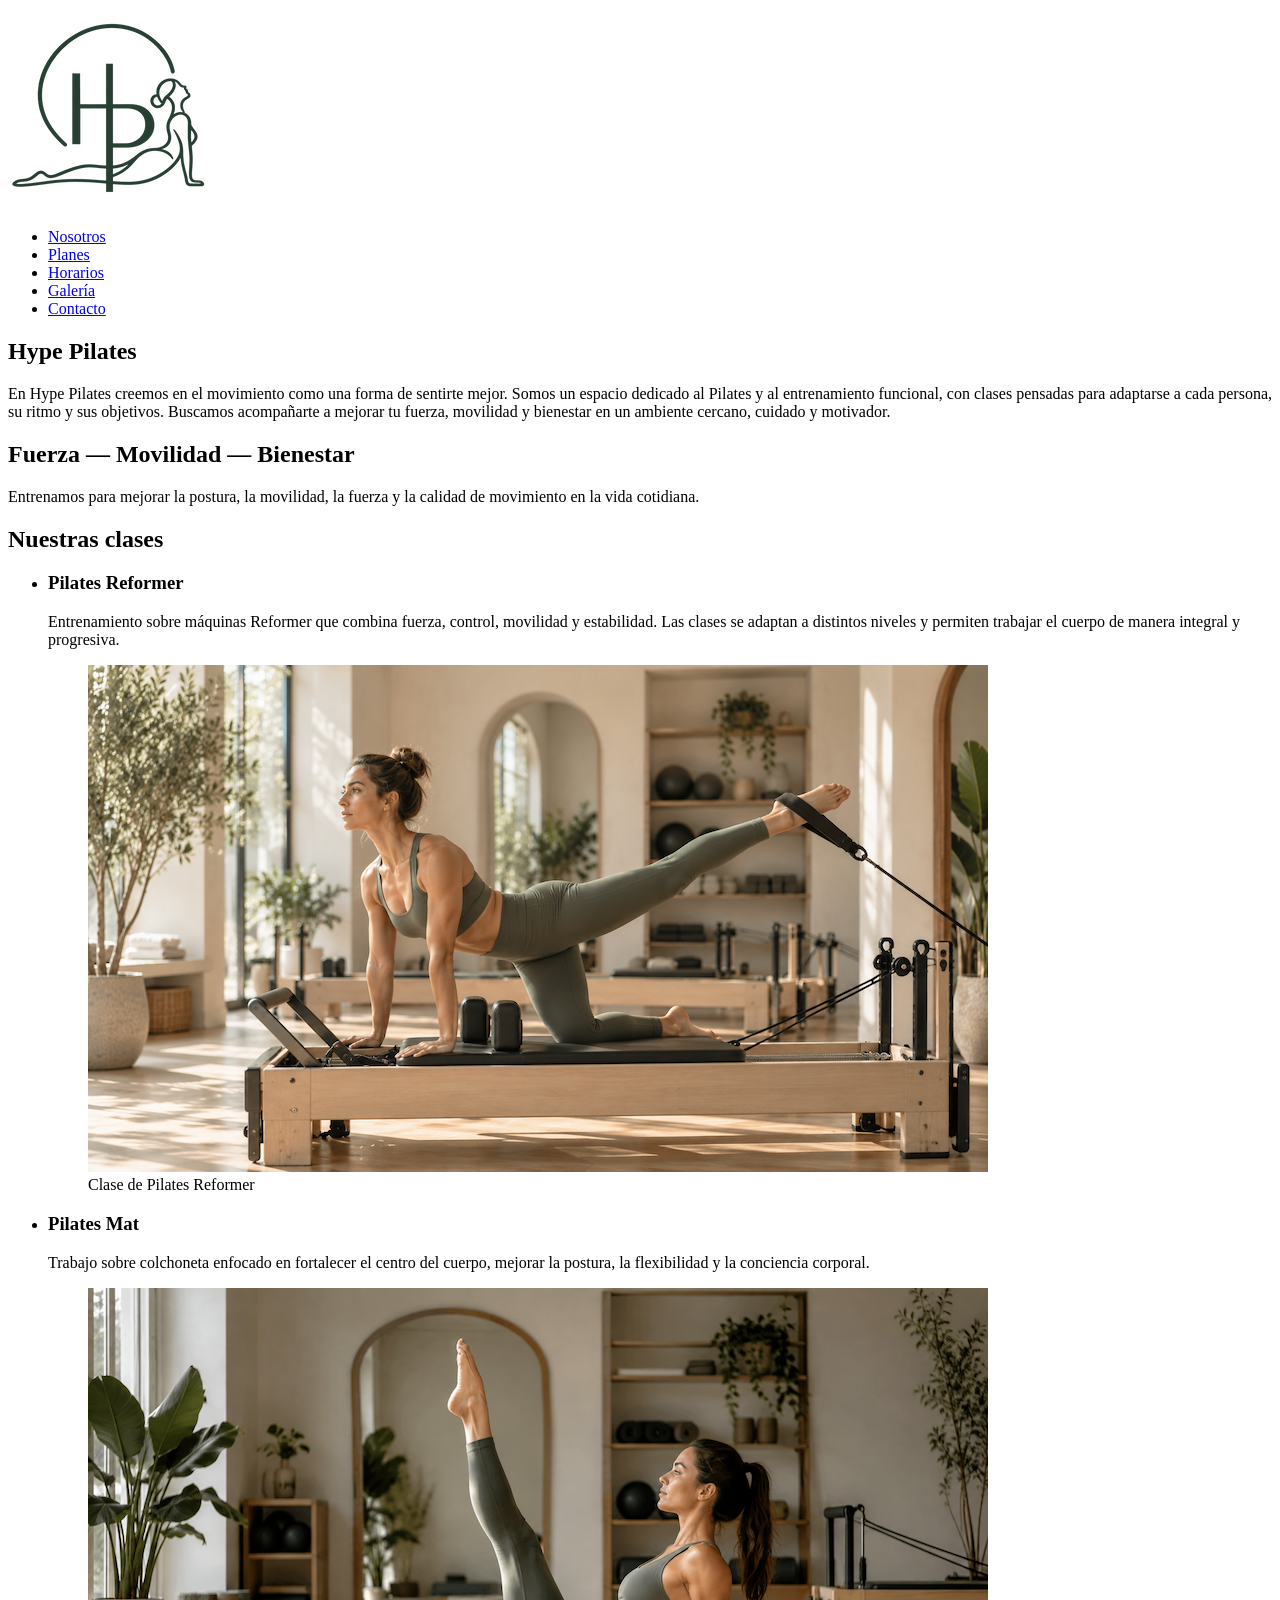
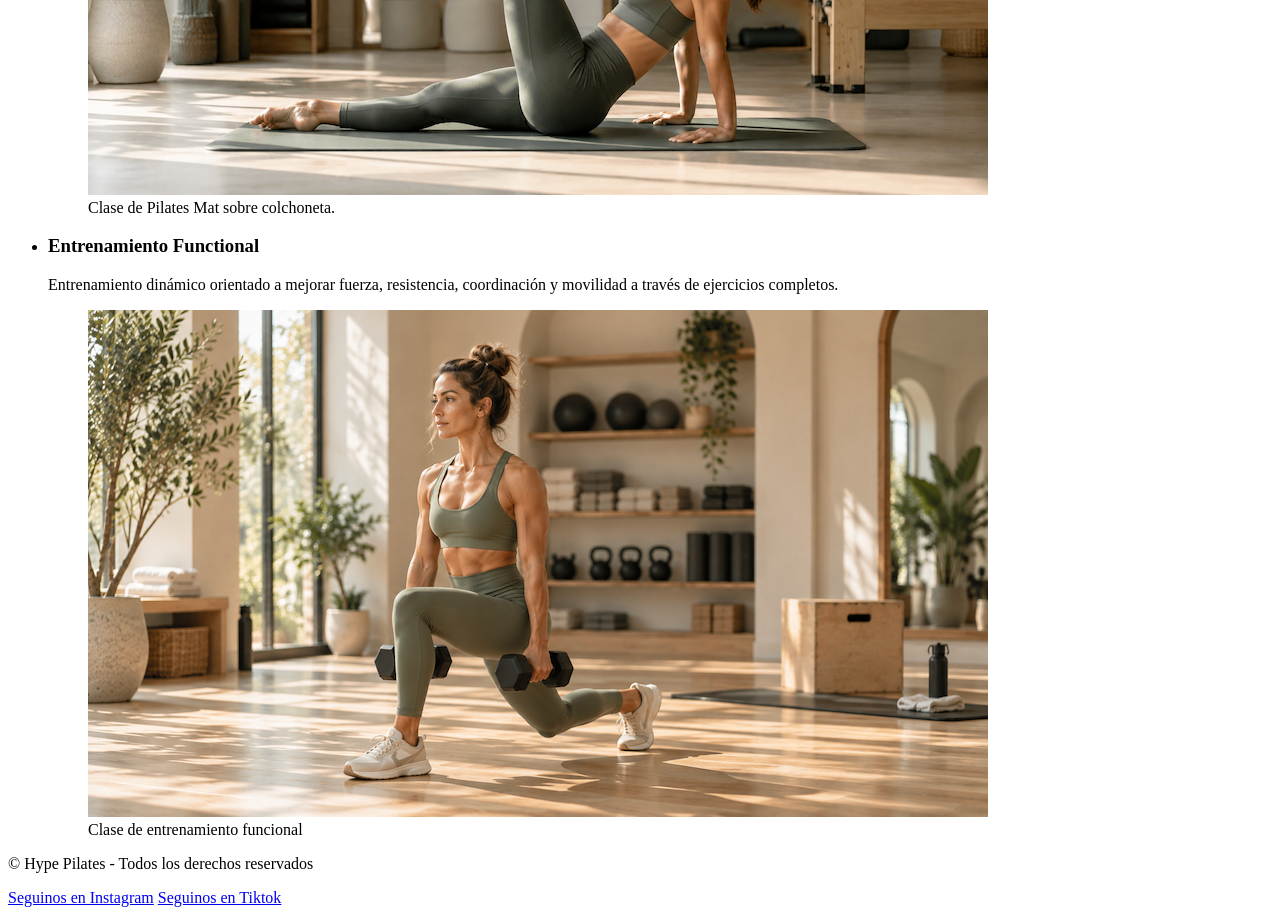
==== HypePilates/index.html @ 281a5e96 "Add files via upload" ====
<!DOCTYPE html>
<html lang="es">
<head>
    <meta charset="UTF-8">
    <meta name="viewport" content="width=device-width, initial-scale=1.0">
    <title>Hype Pilates</title>
</head>
<body>   
    <header>
        <img src="logo.png" alt="Logo de Hype Pilates">
            <nav>
                <ul>
                    <li><a href="#nosotros">Nosotros</a></li>
                    <li><a href="pages/planes.html">Planes</a></li>
                    <li><a href="pages/horarios.html">Horarios</a></li>
                    <li><a href="pages/galeria.html">Galería</a></li>
                    <li><a href="pages/contacto.html">Contacto</a></li>
                </ul>
            </nav>
    </header>

<main>
    <section id="nosotros">
        <h1>Hype Pilates</h1>
        <p>En Hype Pilates creemos en el movimiento como una forma de sentirte mejor. Somos un espacio dedicado al Pilates y al entrenamiento funcional, con clases pensadas para adaptarse a cada persona, su ritmo y sus objetivos. Buscamos acompañarte a mejorar tu fuerza, movilidad y bienestar en un ambiente cercano, cuidado y motivador.</p>
    </section>
    <section id="objetivos">
            <h2>Fuerza — Movilidad — Bienestar</h2>
            <p>Entrenamos para mejorar la postura, la movilidad, la fuerza y la calidad de movimiento en la vida cotidiana.</p>
    </section>
    <section id="servicios">
        <h2>Nuestras clases</h2>

        <ul>
            <li>
                <article>
                    <h3>Pilates Reformer</h3>
                    <p>
                        Entrenamiento sobre máquinas Reformer que combina fuerza,
                        control, movilidad y estabilidad. Las clases se adaptan
                        a distintos niveles y permiten trabajar el cuerpo de manera
                        integral y progresiva.
                    </p>
                    <figure>
                        <img src="IMG/reformer.png" alt="Clase de Pilates Reformer">
                        <figcaption>Clase de Pilates Reformer</figcaption>
                    </figure>
                </article>
            </li>

            <li>
                <article>
                    <h3>Pilates Mat</h3>
                    <p>
                        Trabajo sobre colchoneta enfocado en fortalecer el centro
                        del cuerpo, mejorar la postura, la flexibilidad y la
                        conciencia corporal.
                    </p>
                    <figure>
                        <img src="IMG/mat.png" alt="Clase de Pilates Mat">
                        <figcaption>Clase de Pilates Mat sobre colchoneta.</figcaption>
                    </figure>
                </article>
            </li>

            <li>
                <article>
                    <h3>Entrenamiento Functional</h3>
                    <p>
                        Entrenamiento dinámico orientado a mejorar fuerza,
                        resistencia, coordinación y movilidad a través de
                        ejercicios completos.
                    </p>
                    <figure>
                        <img src="IMG/functional.png" alt="Entrenamiento funcional">
                        <figcaption>Clase de entrenamiento funcional</figcaption>
                    </figure>
                </article>
            </li>
        </ul>
    </section>
</main>

<footer>
        <p>&copy; Hype Pilates - Todos los derechos reservados</p>
        <a href="https://www.instagram.com/hypepilates" target="_blank">Seguinos en Instagram</a>
        <a href="https://www.tiktok.com/@hypepilates" target="_blank">Seguinos en Tiktok</a>
</footer>
</body>
</html>
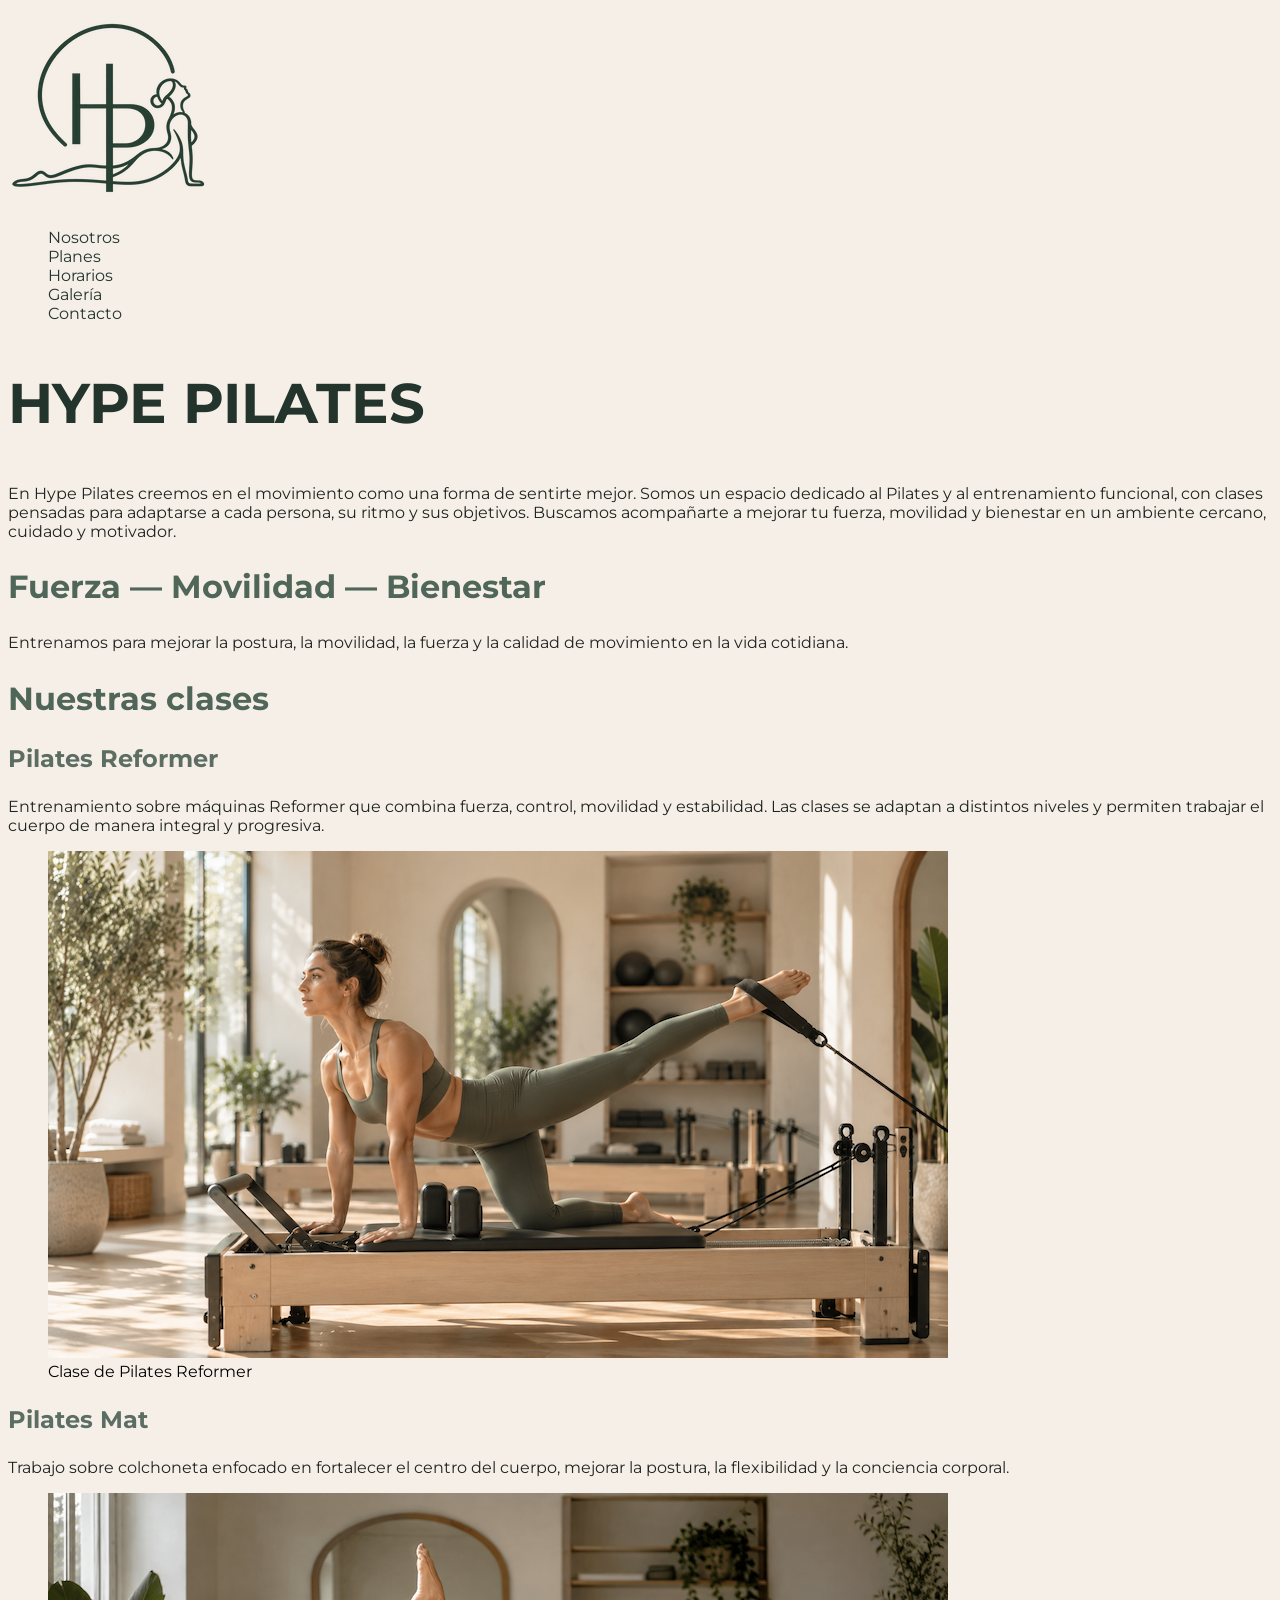
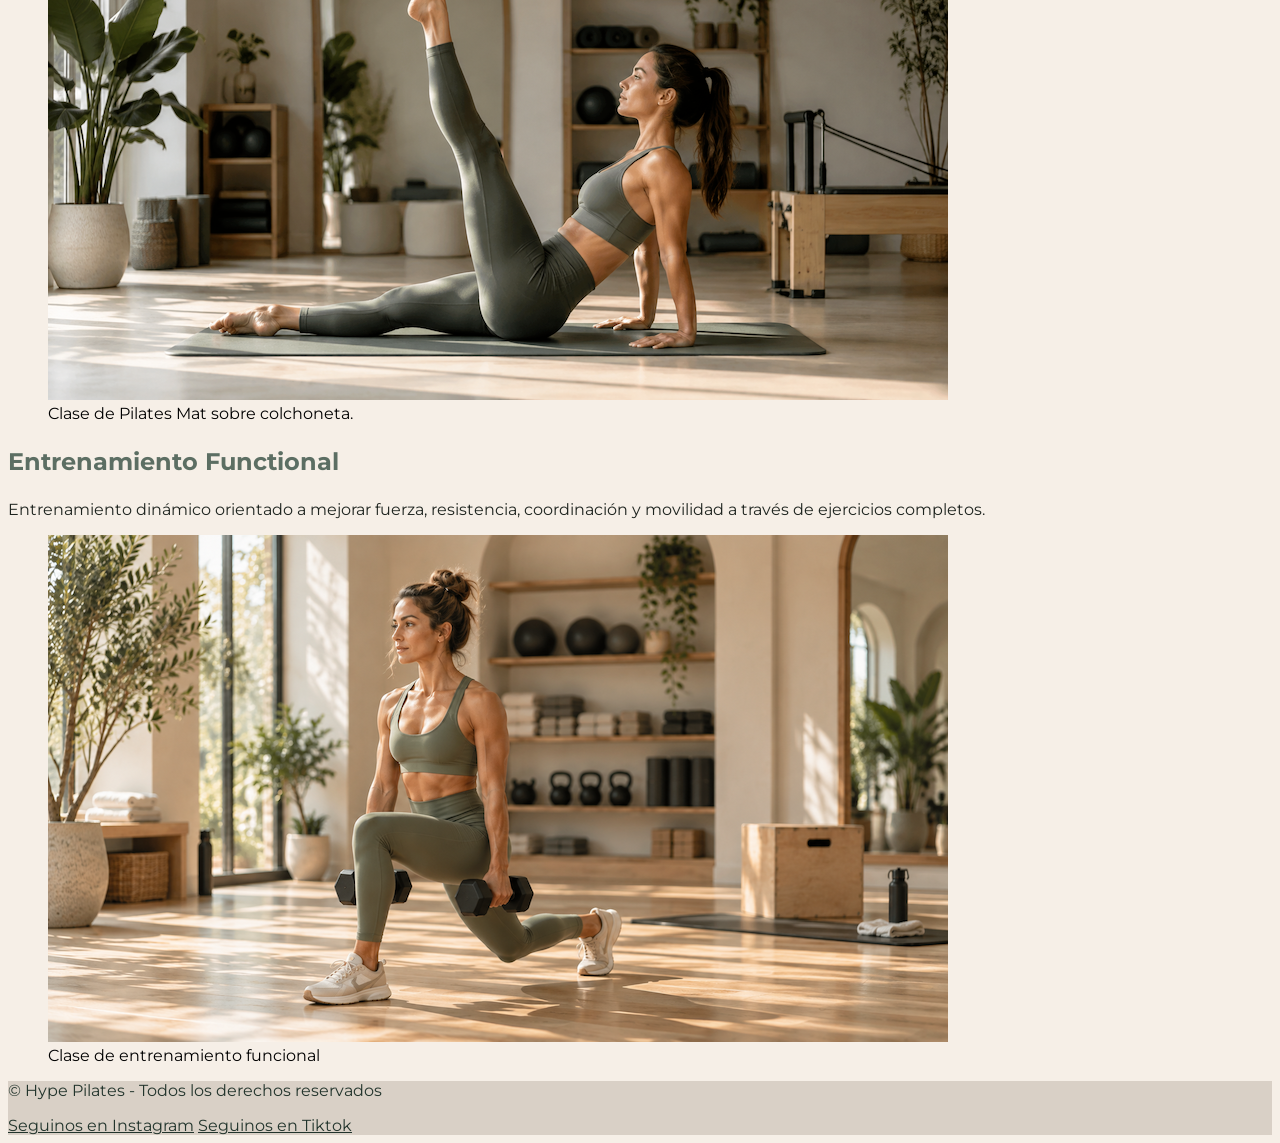
==== commit b9661f60: "Add files via upload" ====
--- a/HypePilates/index.html
+++ b/HypePilates/index.html
@@ -4,12 +4,13 @@
     <meta charset="UTF-8">
     <meta name="viewport" content="width=device-width, initial-scale=1.0">
     <title>Hype Pilates</title>
+    <link rel="stylesheet" href="./styles/styles.css">
 </head>
 <body>   
     <header>
-        <img src="logo.png" alt="Logo de Hype Pilates">
+        <img src="./assets/IMG/logo.png" alt="Logo de Hype Pilates">
             <nav>
-                <ul>
+                <ul class="header_nav-list"> 
                     <li><a href="#nosotros">Nosotros</a></li>
                     <li><a href="pages/planes.html">Planes</a></li>
                     <li><a href="pages/horarios.html">Horarios</a></li>
@@ -21,19 +22,16 @@
 
 <main>
     <section id="nosotros">
-        <h1>Hype Pilates</h1>
+        <h1>HYPE PILATES</h1>
         <p>En Hype Pilates creemos en el movimiento como una forma de sentirte mejor. Somos un espacio dedicado al Pilates y al entrenamiento funcional, con clases pensadas para adaptarse a cada persona, su ritmo y sus objetivos. Buscamos acompañarte a mejorar tu fuerza, movilidad y bienestar en un ambiente cercano, cuidado y motivador.</p>
     </section>
-    <section id="objetivos">
+    <section>
             <h2>Fuerza — Movilidad — Bienestar</h2>
             <p>Entrenamos para mejorar la postura, la movilidad, la fuerza y la calidad de movimiento en la vida cotidiana.</p>
     </section>
     <section id="servicios">
         <h2>Nuestras clases</h2>
-
-        <ul>
-            <li>
-                <article>
+            <article>
                     <h3>Pilates Reformer</h3>
                     <p>
                         Entrenamiento sobre máquinas Reformer que combina fuerza,
@@ -42,14 +40,12 @@
                         integral y progresiva.
                     </p>
                     <figure>
-                        <img src="IMG/reformer.png" alt="Clase de Pilates Reformer">
+                        <img src="./assets/IMG/reformer.png" alt="Clase de Pilates Reformer">
                         <figcaption>Clase de Pilates Reformer</figcaption>
                     </figure>
-                </article>
-            </li>
+            </article>
 
-            <li>
-                <article>
+            <article>
                     <h3>Pilates Mat</h3>
                     <p>
                         Trabajo sobre colchoneta enfocado en fortalecer el centro
@@ -57,14 +53,12 @@
                         conciencia corporal.
                     </p>
                     <figure>
-                        <img src="IMG/mat.png" alt="Clase de Pilates Mat">
+                        <img src="./assets/IMG/mat.png" alt="Clase de Pilates Mat">
                         <figcaption>Clase de Pilates Mat sobre colchoneta.</figcaption>
                     </figure>
-                </article>
-            </li>
+            </article>
 
-            <li>
-                <article>
+            <article>
                     <h3>Entrenamiento Functional</h3>
                     <p>
                         Entrenamiento dinámico orientado a mejorar fuerza,
@@ -72,12 +66,10 @@
                         ejercicios completos.
                     </p>
                     <figure>
-                        <img src="IMG/functional.png" alt="Entrenamiento funcional">
+                        <img src="./assets/IMG/functional.png" alt="Entrenamiento funcional">
                         <figcaption>Clase de entrenamiento funcional</figcaption>
                     </figure>
-                </article>
-            </li>
-        </ul>
+            </article>
     </section>
 </main>
 
--- a/HypePilates/styles/styles.css
+++ b/HypePilates/styles/styles.css
@@ -0,0 +1,47 @@
+@import url('https://fonts.googleapis.com/css2?family=Fira+Sans:ital,wght@0,100;0,200;0,300;0,400;0,500;0,600;0,700;0,800;0,900;1,100;1,200;1,300;1,400;1,500;1,600;1,700;1,800;1,900&family=Lato:ital,wght@0,100;0,300;0,400;0,700;0,900;1,100;1,300;1,400;1,700;1,900&family=Lexend:wght@100..900&family=Montserrat:ital,wght@0,100..900;1,100..900&family=Roboto:ital,wght@0,100..900;1,100..900&display=swap');
+
+
+body {
+    font-family: "Montserrat", sans-serif;
+    background-color: #f6efe7;
+}
+
+/* HEADER */
+.header_nav-list {
+    list-style: none;
+}
+.header_nav-list li a {
+    color: #22342c;
+    text-decoration: none;
+    font-size: 1rem;
+}
+
+/* NOSOTROS */
+h1 {
+    color: #22342c;
+    font-size: 3.5rem;
+    font-weight: 700;
+}
+
+h2 {
+    color: #4F6658;
+    font-size: 2rem;
+}
+
+h3 {
+    color: #5C6E63;
+    font-size: 1.5rem;
+}
+
+p {
+    color: #1E241F;
+}
+
+footer {
+    background-color: #D9D0C6;
+}
+
+footer p,
+footer a {
+    color: #22342C;
+}
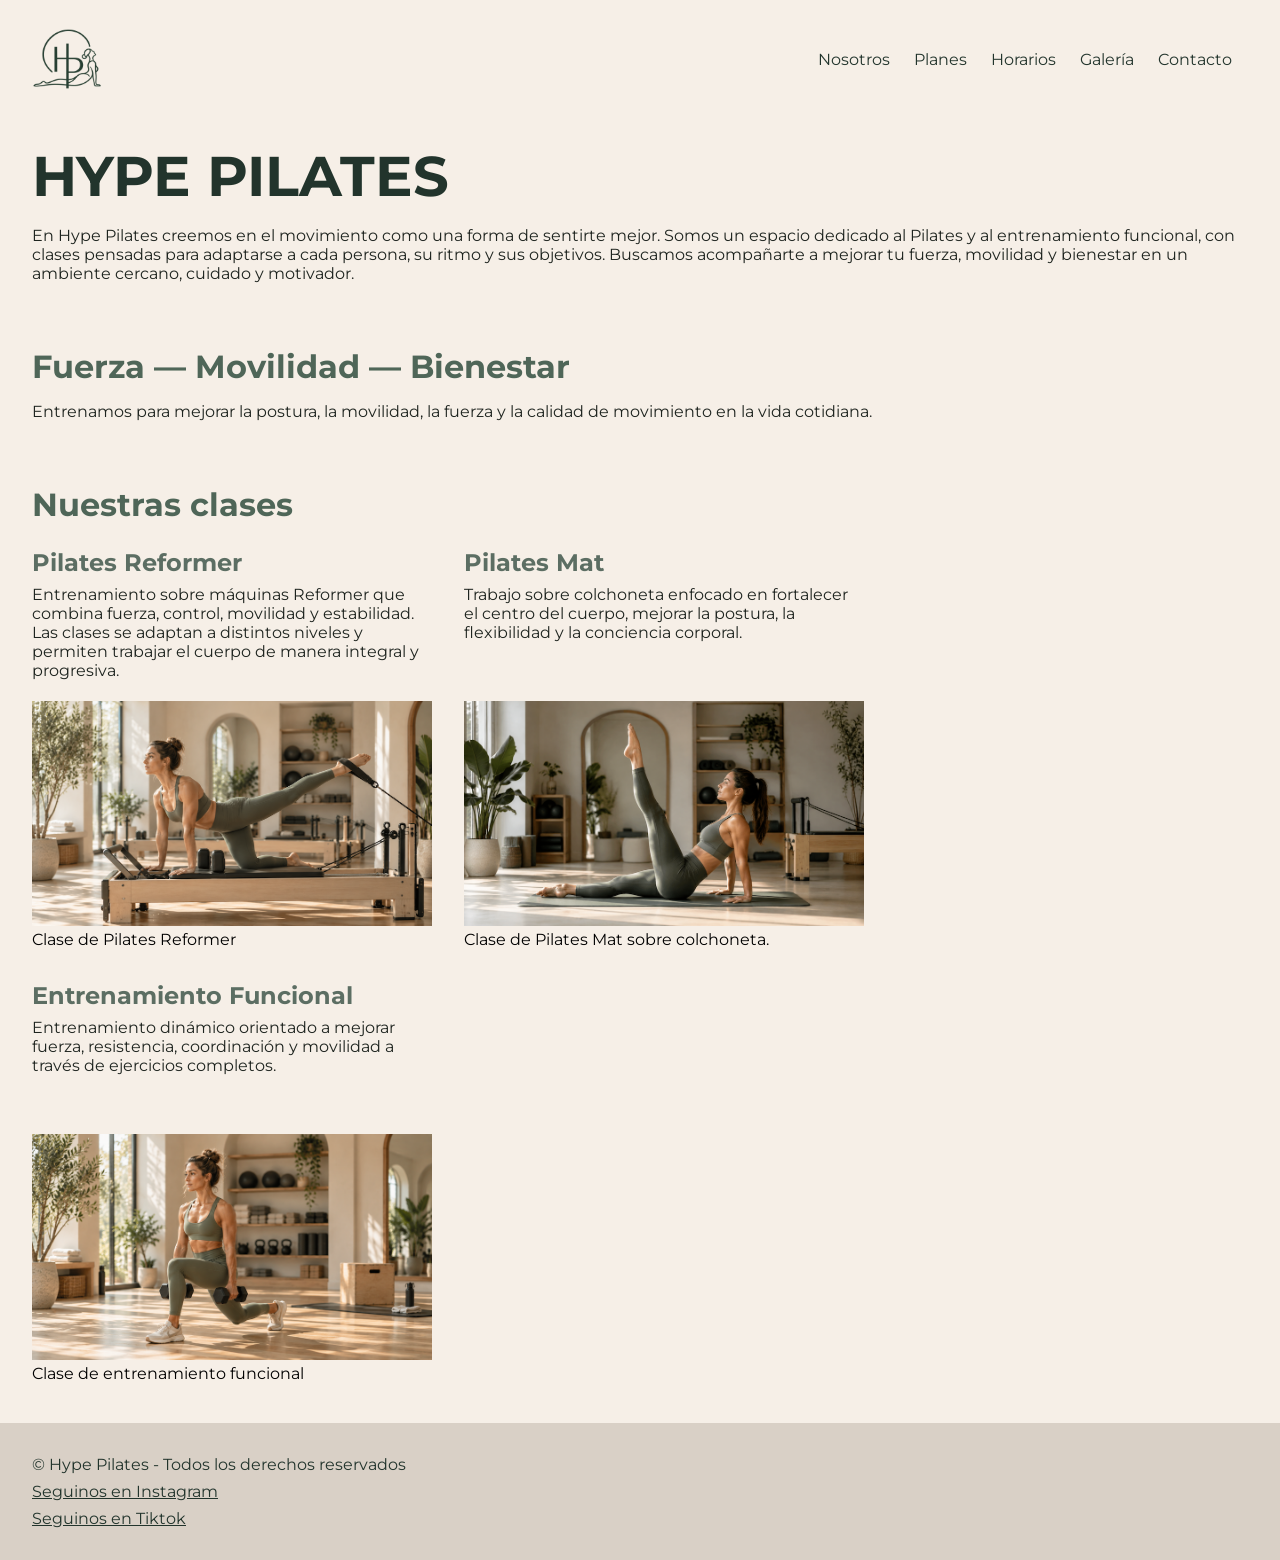
==== commit f208b1eb: "Add files via upload" ====
--- a/HypePilates/index.html
+++ b/HypePilates/index.html
@@ -7,9 +7,9 @@
     <link rel="stylesheet" href="./styles/styles.css">
 </head>
 <body>   
-    <header>
-        <img src="./assets/IMG/logo.png" alt="Logo de Hype Pilates">
-            <nav>
+    <header class="header">
+        <img src="./assets/IMG/logo.png" class="logo" alt="Logo de Hype Pilates">
+            <nav class="header_nav">
                 <ul class="header_nav-list"> 
                     <li><a href="#nosotros">Nosotros</a></li>
                     <li><a href="pages/planes.html">Planes</a></li>
@@ -21,59 +21,61 @@
     </header>
 
 <main>
-    <section id="nosotros">
+    <section class="nosotros" id="nosotros">
         <h1>HYPE PILATES</h1>
         <p>En Hype Pilates creemos en el movimiento como una forma de sentirte mejor. Somos un espacio dedicado al Pilates y al entrenamiento funcional, con clases pensadas para adaptarse a cada persona, su ritmo y sus objetivos. Buscamos acompañarte a mejorar tu fuerza, movilidad y bienestar en un ambiente cercano, cuidado y motivador.</p>
     </section>
-    <section>
+    <section class="objetivos" id="objetivos">
             <h2>Fuerza — Movilidad — Bienestar</h2>
             <p>Entrenamos para mejorar la postura, la movilidad, la fuerza y la calidad de movimiento en la vida cotidiana.</p>
     </section>
-    <section id="servicios">
-        <h2>Nuestras clases</h2>
-            <article>
-                    <h3>Pilates Reformer</h3>
-                    <p>
-                        Entrenamiento sobre máquinas Reformer que combina fuerza,
-                        control, movilidad y estabilidad. Las clases se adaptan
-                        a distintos niveles y permiten trabajar el cuerpo de manera
-                        integral y progresiva.
-                    </p>
-                    <figure>
-                        <img src="./assets/IMG/reformer.png" alt="Clase de Pilates Reformer">
-                        <figcaption>Clase de Pilates Reformer</figcaption>
-                    </figure>
-            </article>
-
-            <article>
-                    <h3>Pilates Mat</h3>
-                    <p>
-                        Trabajo sobre colchoneta enfocado en fortalecer el centro
-                        del cuerpo, mejorar la postura, la flexibilidad y la
-                        conciencia corporal.
-                    </p>
-                    <figure>
-                        <img src="./assets/IMG/mat.png" alt="Clase de Pilates Mat">
-                        <figcaption>Clase de Pilates Mat sobre colchoneta.</figcaption>
-                    </figure>
-            </article>
-
-            <article>
-                    <h3>Entrenamiento Functional</h3>
-                    <p>
+    <section class="servicios" id="servicios">
+        <article class="clases">
+            <h2>Nuestras clases</h2>
+            <div class="clases-content">
+                <div class="clases-item">
+                        <h3>Pilates Reformer</h3>
+                        <p class="clases-description">
+                            Entrenamiento sobre máquinas Reformer que combina fuerza,
+                            control, movilidad y estabilidad. Las clases se adaptan
+                            a distintos niveles y permiten trabajar el cuerpo de manera
+                            integral y progresiva.
+                        </p>
+                        <figure class="clases-figure"> 
+                            <img src="./assets/IMG/reformer.png" alt="Clase de Pilates Reformer">
+                            <figcaption>Clase de Pilates Reformer</figcaption>
+                        </figure>
+                    </div>
+                    <div class="clases-item">
+                        <h3>Pilates Mat</h3>
+                        <p class="clases-description">
+                            Trabajo sobre colchoneta enfocado en fortalecer el centro
+                            del cuerpo, mejorar la postura, la flexibilidad y la
+                            conciencia corporal.
+                        </p>
+                        <figure class="clases-figure">
+                            <img src="./assets/IMG/mat.png" alt="Clase de Pilates Mat">
+                            <figcaption>Clase de Pilates Mat sobre colchoneta.</figcaption>
+                        </figure>
+                    </div>
+                    <div class="clases-item">
+                    <h3>Entrenamiento Funcional</h3>
+                    <p class="clases-description">
                         Entrenamiento dinámico orientado a mejorar fuerza,
                         resistencia, coordinación y movilidad a través de
                         ejercicios completos.
                     </p>
-                    <figure>
+                    <figure class="clases-figure">
                         <img src="./assets/IMG/functional.png" alt="Entrenamiento funcional">
                         <figcaption>Clase de entrenamiento funcional</figcaption>
                     </figure>
-            </article>
+                    </div>
+            </div>
+        </article>
     </section>
 </main>
 
-<footer>
+<footer class="footer">
         <p>&copy; Hype Pilates - Todos los derechos reservados</p>
         <a href="https://www.instagram.com/hypepilates" target="_blank">Seguinos en Instagram</a>
         <a href="https://www.tiktok.com/@hypepilates" target="_blank">Seguinos en Tiktok</a>
--- a/HypePilates/styles/styles.css
+++ b/HypePilates/styles/styles.css
@@ -1,4 +1,10 @@
 @import url('https://fonts.googleapis.com/css2?family=Fira+Sans:ital,wght@0,100;0,200;0,300;0,400;0,500;0,600;0,700;0,800;0,900;1,100;1,200;1,300;1,400;1,500;1,600;1,700;1,800;1,900&family=Lato:ital,wght@0,100;0,300;0,400;0,700;0,900;1,100;1,300;1,400;1,700;1,900&family=Lexend:wght@100..900&family=Montserrat:ital,wght@0,100..900;1,100..900&family=Roboto:ital,wght@0,100..900;1,100..900&display=swap');
+
+* {
+    padding: 0;
+    margin: 0;
+    box-sizing: border-box;
+}
 
 
 body {
@@ -7,8 +13,24 @@
 }
 
 /* HEADER */
+.header {
+    padding: 1.5rem 2rem;
+    display: flex;
+    justify-content: space-between;
+    align-items: center;
+}
+
+.header_nav {
+    display: flex;
+    align-items: center;        
+    padding: 1rem;
+}
+
 .header_nav-list {
     list-style: none;
+    display: flex;
+    align-items: center;
+    gap: 1.5rem;
 }
 .header_nav-list li a {
     color: #22342c;
@@ -16,7 +38,48 @@
     font-size: 1rem;
 }
 
+.logo {
+    width: 70px;
+    height: auto;
+}
+
 /* NOSOTROS */
+.nosotros, .objetivos, .servicios {
+    display: flex;
+    flex-direction: column;     
+    gap: 1rem;
+    padding: 1.5rem 2rem;
+    margin-bottom: 1rem;
+}
+
+.clases {
+    display: flex;
+    flex-direction: column;
+    gap: 1.5rem;
+}
+
+.clases-content {
+    display: flex;
+    gap: 2rem;
+    flex-wrap: wrap;
+    align-items: center;
+}
+
+.clases-item {
+    max-width: 400px;
+}
+
+.clases-description {
+    margin-bottom: 1rem;
+    margin-top: 0.5rem;
+    height: 100px;
+}
+
+.clases-figure img{
+    width: 100%;
+    max-width: 400px;
+} 
+
 h1 {
     color: #22342c;
     font-size: 3.5rem;
@@ -37,11 +100,108 @@
     color: #1E241F;
 }
 
+/* PLANES */
+.planes {
+    display: flex;
+    flex-direction: column; 
+    gap: 1rem;
+    padding: 1.5rem 2rem;
+    margin-bottom: 1rem;
+}
+
+.planes-content {
+    display: flex;
+    flex-direction: column;
+    gap: 1rem;
+    flex-wrap: wrap;
+}
+
+.planes-list {
+    list-style: none;
+    display: flex;  
+    flex-direction: column;
+    gap: 1rem;
+}
+
+/* HORARIOS */
+.horarios {
+    display: flex;
+    flex-direction: column; 
+    gap: 1rem;
+    padding: 1.5rem 2rem;
+    margin-bottom: 1rem;
+}
+
+.horarios-content {
+    display: flex;
+    flex-direction: column;
+    gap: 1rem;
+    flex-wrap: wrap;
+}
+
+.horarios-list {
+    list-style: none;
+    display: flex;  
+    flex-direction: column;
+    gap: 1rem;
+}
+
+
+/* GALERIA */
+.galeria {
+    display: flex;
+    flex-direction: column; 
+    gap: 1rem;
+    padding: 1.5rem 2rem;
+    margin-bottom: 1rem;
+}
+
+.galeria-content {
+    display: flex;
+    flex-direction: row;
+    gap: 2rem;
+    flex-wrap: wrap;
+    align-items: center;
+}
+
+.galeria-figure img {
+    max-width: 400px;
+}
+
+/* CONTACTO */
+.contacto {
+    display: flex;
+    flex-direction: column;
+    gap: 1rem;
+    padding: 1.5rem 2rem;
+    margin-bottom: 1rem;
+}
+
+.contacto-content {
+    display: flex;
+    flex-direction: column;
+    gap: 1rem;
+}
+
+.contacto-list {
+    list-style: none;
+    display: flex;
+    flex-direction: column;
+    gap: 1rem;
+}
+
+
+/* FOOTER */
 footer {
     background-color: #D9D0C6;
-}
-
-footer p,
-footer a {
+    padding: 2rem;
+    display: flex;
+    flex-direction: column;
+    gap: 0.5rem;           
+}
+
+.footer p,
+.footer a {
     color: #22342C;
-}+}
+
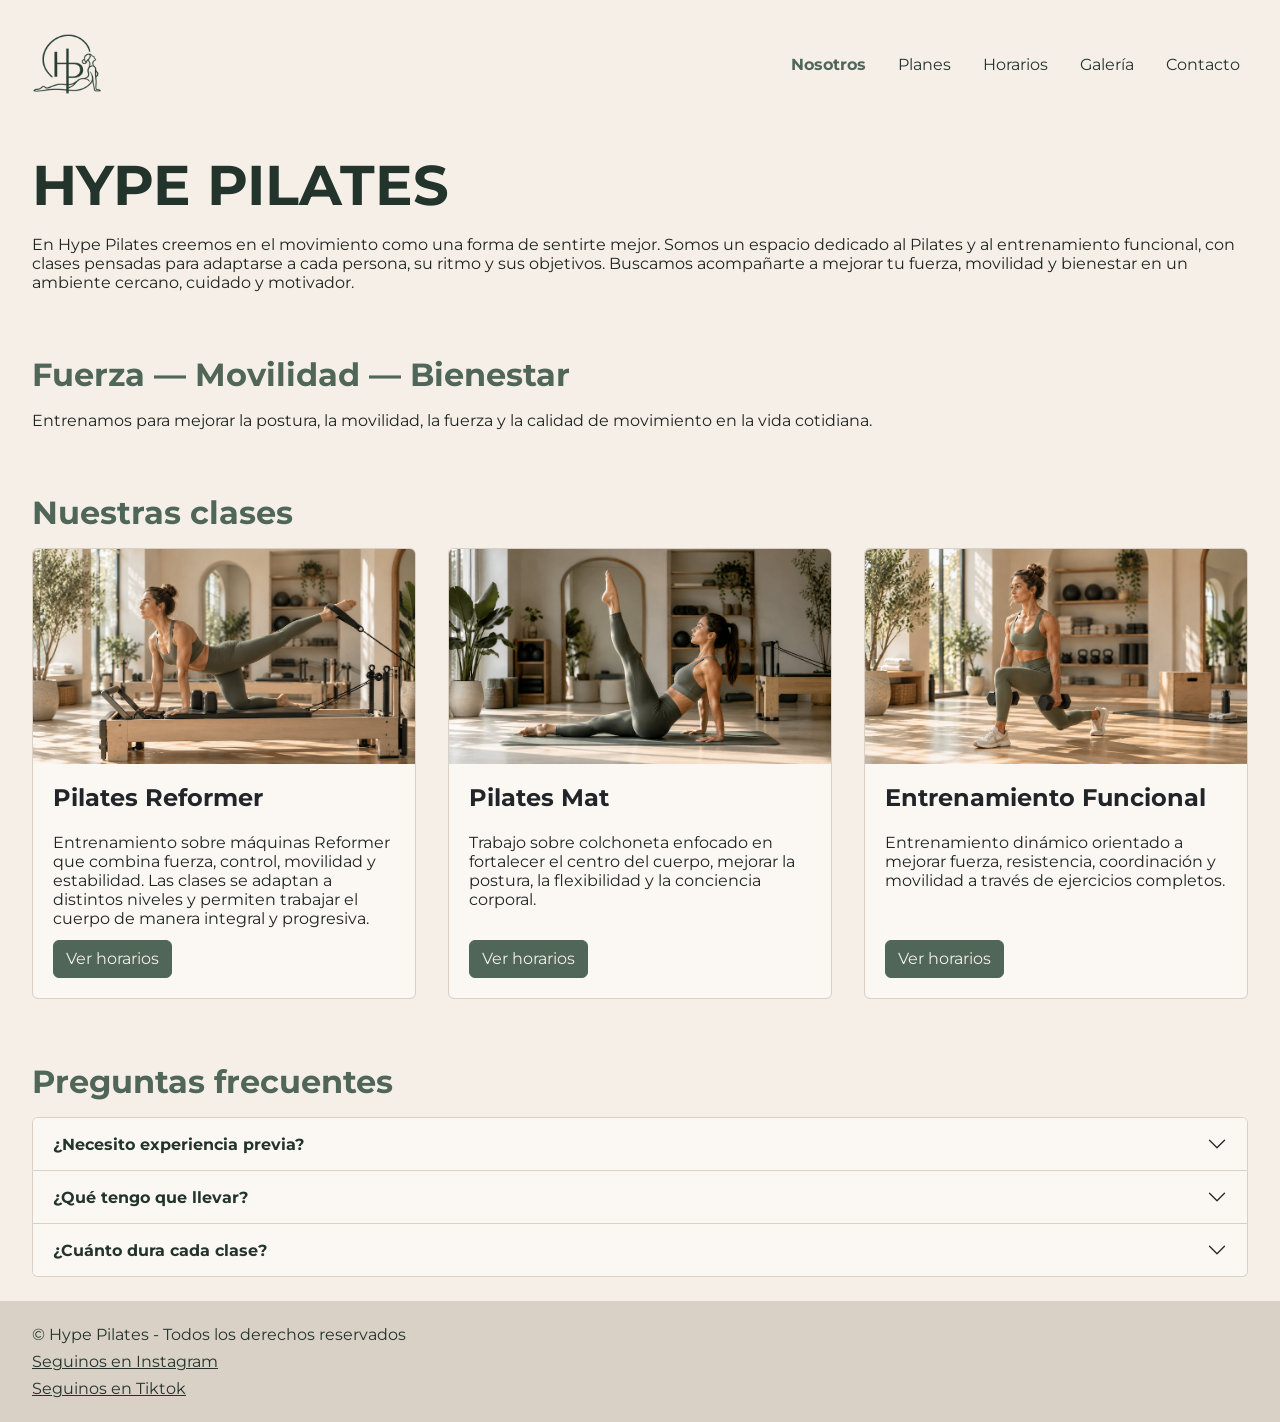
==== commit 26d35089: "Add files via upload" ====
--- a/HypePilates/index.html
+++ b/HypePilates/index.html
@@ -4,81 +4,133 @@
     <meta charset="UTF-8">
     <meta name="viewport" content="width=device-width, initial-scale=1.0">
     <title>Hype Pilates</title>
+    <link href="https://cdn.jsdelivr.net/npm/bootstrap@5.3.8/dist/css/bootstrap.min.css" rel="stylesheet" integrity="sha384-sRIl4kxILFvY47J16cr9ZwB07vP4J8+LH7qKQnuqkuIAvNWLzeN8tE5YBujZqJLB" crossorigin="anonymous">
     <link rel="stylesheet" href="./styles/styles.css">
 </head>
 <body>   
-    <header class="header">
-        <img src="./assets/IMG/logo.png" class="logo" alt="Logo de Hype Pilates">
-            <nav class="header_nav">
-                <ul class="header_nav-list"> 
-                    <li><a href="#nosotros">Nosotros</a></li>
-                    <li><a href="pages/planes.html">Planes</a></li>
-                    <li><a href="pages/horarios.html">Horarios</a></li>
-                    <li><a href="pages/galeria.html">Galería</a></li>
-                    <li><a href="pages/contacto.html">Contacto</a></li>
-                </ul>
-            </nav>
+    <header>
+        <nav class="navbar navbar-expand-lg">
+            <div class="container-fluid">
+                <a class="navbar-brand" href="index.html">
+                    <img src="./assets/IMG/logo.png" alt="Logo de Hype Pilates">
+                </a>
+                <button class="navbar-toggler" type="button" data-bs-toggle="collapse" data-bs-target="#menu" aria-controls="menu" aria-expanded="false" aria-label="Abrir menú">
+                    <span class="navbar-toggler-icon"></span>
+                </button>
+                <div class="collapse navbar-collapse" id="menu">
+                    <ul class="navbar-nav ms-auto">
+                        <li class="nav-item"><a class="nav-link active" href="index.html">Nosotros</a></li>
+                        <li class="nav-item"><a class="nav-link" href="pages/planes.html">Planes</a></li>
+                        <li class="nav-item"><a class="nav-link" href="pages/horarios.html">Horarios</a></li>
+                        <li class="nav-item"><a class="nav-link" href="pages/galeria.html">Galería</a></li>
+                        <li class="nav-item"><a class="nav-link" href="pages/contacto.html">Contacto</a></li>
+                    </ul>
+                </div>
+            </div>
+        </nav>
     </header>
 
-<main>
-    <section class="nosotros" id="nosotros">
+<main class="inicio">
+    <section class="nosotros">
         <h1>HYPE PILATES</h1>
         <p>En Hype Pilates creemos en el movimiento como una forma de sentirte mejor. Somos un espacio dedicado al Pilates y al entrenamiento funcional, con clases pensadas para adaptarse a cada persona, su ritmo y sus objetivos. Buscamos acompañarte a mejorar tu fuerza, movilidad y bienestar en un ambiente cercano, cuidado y motivador.</p>
     </section>
-    <section class="objetivos" id="objetivos">
+    <section class="frase">
             <h2>Fuerza — Movilidad — Bienestar</h2>
             <p>Entrenamos para mejorar la postura, la movilidad, la fuerza y la calidad de movimiento en la vida cotidiana.</p>
     </section>
-    <section class="servicios" id="servicios">
-        <article class="clases">
+    <section class="clases">
+        <article>
             <h2>Nuestras clases</h2>
-            <div class="clases-content">
-                <div class="clases-item">
-                        <h3>Pilates Reformer</h3>
-                        <p class="clases-description">
+            <div class="tarjetas">
+                <div class="card">
+                    <img src="./assets/IMG/reformer.png" class="card-img-top" alt="Clase de Pilates Reformer">
+                    <div class="card-body">
+                        <h3 class="card-title">Pilates Reformer</h3>
+                        <p class="card-text">
                             Entrenamiento sobre máquinas Reformer que combina fuerza,
                             control, movilidad y estabilidad. Las clases se adaptan
                             a distintos niveles y permiten trabajar el cuerpo de manera
                             integral y progresiva.
                         </p>
-                        <figure class="clases-figure"> 
-                            <img src="./assets/IMG/reformer.png" alt="Clase de Pilates Reformer">
-                            <figcaption>Clase de Pilates Reformer</figcaption>
-                        </figure>
+                        <a href="pages/horarios.html" class="btn">Ver horarios</a>
                     </div>
-                    <div class="clases-item">
-                        <h3>Pilates Mat</h3>
-                        <p class="clases-description">
+                </div>
+                <div class="card">
+                    <img src="./assets/IMG/mat.png" class="card-img-top" alt="Clase de Pilates Mat">
+                    <div class="card-body">
+                        <h3 class="card-title">Pilates Mat</h3>
+                        <p class="card-text">
                             Trabajo sobre colchoneta enfocado en fortalecer el centro
                             del cuerpo, mejorar la postura, la flexibilidad y la
                             conciencia corporal.
                         </p>
-                        <figure class="clases-figure">
-                            <img src="./assets/IMG/mat.png" alt="Clase de Pilates Mat">
-                            <figcaption>Clase de Pilates Mat sobre colchoneta.</figcaption>
-                        </figure>
+                        <a href="pages/horarios.html" class="btn">Ver horarios</a>
                     </div>
-                    <div class="clases-item">
-                    <h3>Entrenamiento Funcional</h3>
-                    <p class="clases-description">
-                        Entrenamiento dinámico orientado a mejorar fuerza,
-                        resistencia, coordinación y movilidad a través de
-                        ejercicios completos.
-                    </p>
-                    <figure class="clases-figure">
-                        <img src="./assets/IMG/functional.png" alt="Entrenamiento funcional">
-                        <figcaption>Clase de entrenamiento funcional</figcaption>
-                    </figure>
+                </div>
+                <div class="card">
+                    <img src="./assets/IMG/functional.png" class="card-img-top" alt="Clase de Entrenamiento Funcional">
+                    <div class="card-body">
+                        <h3 class="card-title">Entrenamiento Funcional</h3>
+                        <p class="card-text">
+                            Entrenamiento dinámico orientado a mejorar fuerza,
+                            resistencia, coordinación y movilidad a través de
+                            ejercicios completos.
+                        </p>
+                        <a href="pages/horarios.html" class="btn">Ver horarios</a>
                     </div>
+                </div>
             </div>
         </article>
     </section>
+    <section class="preguntas">
+        <h2>Preguntas frecuentes</h2>
+        <div class="accordion" id="faq">
+            <div class="accordion-item">
+                <h3 class="accordion-header">
+                    <button class="accordion-button collapsed" type="button" data-bs-toggle="collapse" data-bs-target="#pregunta1" aria-expanded="false" aria-controls="pregunta1">
+                        ¿Necesito experiencia previa?
+                    </button>
+                </h3>
+                <div id="pregunta1" class="accordion-collapse collapse" data-bs-parent="#faq">
+                    <div class="accordion-body">
+                        No. Las clases se adaptan a cada nivel y el instructor te acompaña desde la primera clase.
+                    </div>
+                </div>
+            </div>
+            <div class="accordion-item">
+                <h3 class="accordion-header">
+                    <button class="accordion-button collapsed" type="button" data-bs-toggle="collapse" data-bs-target="#pregunta2" aria-expanded="false" aria-controls="pregunta2">
+                        ¿Qué tengo que llevar?
+                    </button>
+                </h3>
+                <div id="pregunta2" class="accordion-collapse collapse" data-bs-parent="#faq">
+                    <div class="accordion-body">
+                        Ropa cómoda, medias antideslizantes y una botella de agua.
+                    </div>
+                </div>
+            </div>
+            <div class="accordion-item">
+                <h3 class="accordion-header">
+                    <button class="accordion-button collapsed" type="button" data-bs-toggle="collapse" data-bs-target="#pregunta3" aria-expanded="false" aria-controls="pregunta3">
+                        ¿Cuánto dura cada clase?
+                    </button>
+                </h3>
+                <div id="pregunta3" class="accordion-collapse collapse" data-bs-parent="#faq">
+                    <div class="accordion-body">
+                        Las clases duran 50 minutos.
+                    </div>
+                </div>
+            </div>
+        </div>
+    </section>
 </main>
 
-<footer class="footer">
+<footer>
         <p>&copy; Hype Pilates - Todos los derechos reservados</p>
         <a href="https://www.instagram.com/hypepilates" target="_blank">Seguinos en Instagram</a>
         <a href="https://www.tiktok.com/@hypepilates" target="_blank">Seguinos en Tiktok</a>
 </footer>
+<script src="https://cdn.jsdelivr.net/npm/bootstrap@5.3.8/dist/js/bootstrap.bundle.min.js" integrity="sha384-FKyoEForCGlyvwx9Hj09JcYn3nv7wiPVlz7YYwJrWVcXK/BmnVDxM+D2scQbITxI" crossorigin="anonymous"></script>
 </body>
 </html>
--- a/HypePilates/styles/styles.css
+++ b/HypePilates/styles/styles.css
@@ -10,187 +10,266 @@
 body {
     font-family: "Montserrat", sans-serif;
     background-color: #f6efe7;
-}
-
-/* HEADER */
-.header {
-    padding: 1.5rem 2rem;
-    display: flex;
-    justify-content: space-between;
-    align-items: center;
-}
-
-.header_nav {
-    display: flex;
-    align-items: center;        
-    padding: 1rem;
-}
-
-.header_nav-list {
-    list-style: none;
-    display: flex;
-    align-items: center;
-    gap: 1.5rem;
-}
-.header_nav-list li a {
-    color: #22342c;
-    text-decoration: none;
-    font-size: 1rem;
-}
-
-.logo {
-    width: 70px;
-    height: auto;
-}
-
-/* NOSOTROS */
-.nosotros, .objetivos, .servicios {
-    display: flex;
-    flex-direction: column;     
-    gap: 1rem;
-    padding: 1.5rem 2rem;
-    margin-bottom: 1rem;
-}
-
-.clases {
-    display: flex;
-    flex-direction: column;
-    gap: 1.5rem;
-}
-
-.clases-content {
-    display: flex;
-    gap: 2rem;
-    flex-wrap: wrap;
-    align-items: center;
-}
-
-.clases-item {
-    max-width: 400px;
-}
-
-.clases-description {
-    margin-bottom: 1rem;
-    margin-top: 0.5rem;
-    height: 100px;
-}
-
-.clases-figure img{
-    width: 100%;
-    max-width: 400px;
-} 
-
+    line-height: normal;
+}
+
+/* TIPOGRAFIA */
 h1 {
     color: #22342c;
-    font-size: 3.5rem;
+    font-size: 2.25rem;
     font-weight: 700;
 }
 
 h2 {
     color: #4F6658;
-    font-size: 2rem;
+    font-size: 1.75rem;
+    font-weight: 700;
 }
 
 h3 {
     color: #5C6E63;
     font-size: 1.5rem;
+    font-weight: 700;
 }
 
 p {
     color: #1E241F;
 }
 
-/* PLANES */
-.planes {
+h1, h2, h3, p, ul, figure {
+    margin: 0;
+}
+
+ul {
+    padding: 0;
+}
+
+/* HEADER */
+header {
+    padding: 1.5rem;
+}
+
+.navbar,
+.navbar .container-fluid {
+    padding: 0;
+}
+
+.navbar-nav {
+    align-items: center;
+    gap: 1rem;
+}
+
+.navbar-nav .nav-link {
+    color: #22342c;
+    text-decoration: none;
+    font-size: 1rem;
+}
+
+header img {
+    width: 70px;
+    height: auto;
+}
+
+.navbar-nav .nav-link {
+    transition: color 0.3s;
+}
+
+.navbar-nav .nav-link:hover {
+    color: #4F6658;
+}
+
+.navbar-nav .nav-link:focus {
+    border-bottom: 2px solid #4F6658;
+}
+
+.navbar-nav .nav-link:active {
+    color: #D9D0C6;
+}
+
+.navbar-nav .nav-link.active {
+    color: #4F6658;
+    font-weight: 700;
+}
+
+/* SECCIONES (todas las páginas) */
+main {
+    display: grid;
+    grid-template-columns: 1fr;
+    gap: 1rem;
+}
+
+section {
     display: flex;
-    flex-direction: column; 
+    flex-direction: column;     
     gap: 1rem;
     padding: 1.5rem 2rem;
-    margin-bottom: 1rem;
-}
-
-.planes-content {
+}
+
+article {
     display: flex;
     flex-direction: column;
     gap: 1rem;
-    flex-wrap: wrap;
-}
-
-.planes-list {
+}
+
+main ul {
     list-style: none;
-    display: flex;  
-    flex-direction: column;
-    gap: 1rem;
-}
-
-/* HORARIOS */
-.horarios {
-    display: flex;
-    flex-direction: column; 
-    gap: 1rem;
-    padding: 1.5rem 2rem;
-    margin-bottom: 1rem;
-}
-
-.horarios-content {
+    display: grid;
+    grid-template-columns: 1fr;
+    gap: 1rem;
+}
+
+/* INDEX */
+.inicio {
+    grid-template-areas: 
+        "nosotros"
+        "frase"
+        "clases"
+        "preguntas";
+}
+
+.nosotros {
+    grid-area: nosotros;
+}
+.frase {
+    grid-area: frase;
+}
+.clases {
+    grid-area: clases;
+}
+.preguntas {
+    grid-area: preguntas;
+}
+
+
+/* TARJETAS (clases del index y fotos de galería) */
+
+.tarjetas {
+    display: grid;
+    grid-template-columns: 1fr;
+    gap: 2rem;
+}
+
+.tarjetas img {
+    width: 100%;
+}
+
+.card {
+    background-color: #fbf8f4;
+    border: 1px solid #D9D0C6;
+    transition: border-color 0.3s;
+}
+
+.card:hover {
+    border-color: #4F6658;
+}
+
+.card-body {
+    display: grid;
+    grid-template-rows: auto 1fr auto;
+    gap: 0.75rem;
+    padding: 20px;
+}
+
+.card .btn {
+    justify-self: start;
+    background-color: #4F6658;
+    color: #f6efe7;
+    border: 1px solid #4F6658;
+    transition: background-color 0.3s, color 0.3s;
+}
+
+.card .btn:hover {
+    background-color: #22342c;
+    color: #f6efe7;
+}
+
+.card .btn:focus {
+    box-shadow: 0 0 0 0.2rem #D9D0C6;
+}
+
+.card .btn:active {
+    background-color: #D9D0C6;
+    color: #22342c;
+}
+
+.accordion-item {
+    background-color: #fbf8f4;
+    border-color: #D9D0C6;
+}
+
+.accordion-button {
+    background-color: #fbf8f4;
+    color: #22342c;
+    font-weight: 700;
+    transition: background-color 0.3s;
+}
+
+.accordion-button:hover {
+    background-color: #f6efe7;
+}
+
+.accordion-button:focus {
+    box-shadow: 0 0 0 0.2rem #D9D0C6;
+}
+
+.accordion-button:active {
+    background-color: #D9D0C6;
+}
+
+.accordion-button:not(.collapsed) {
+    background-color: #D9D0C6;
+    color: #22342c;
+}
+
+.accordion-body {
+    padding: 20px;
+}
+
+.accordion-body ul {
     display: flex;
     flex-direction: column;
-    gap: 1rem;
-    flex-wrap: wrap;
-}
-
-.horarios-list {
-    list-style: none;
-    display: flex;  
-    flex-direction: column;
-    gap: 1rem;
-}
-
-
-/* GALERIA */
-.galeria {
-    display: flex;
-    flex-direction: column; 
-    gap: 1rem;
-    padding: 1.5rem 2rem;
-    margin-bottom: 1rem;
-}
-
-.galeria-content {
-    display: flex;
-    flex-direction: row;
-    gap: 2rem;
-    flex-wrap: wrap;
-    align-items: center;
-}
-
-.galeria-figure img {
-    max-width: 400px;
-}
-
-/* CONTACTO */
-.contacto {
-    display: flex;
-    flex-direction: column;
-    gap: 1rem;
-    padding: 1.5rem 2rem;
-    margin-bottom: 1rem;
-}
-
-.contacto-content {
-    display: flex;
-    flex-direction: column;
-    gap: 1rem;
-}
-
-.contacto-list {
-    list-style: none;
-    display: flex;
-    flex-direction: column;
-    gap: 1rem;
-}
-
-
+    gap: 0.5rem;
+}
+
+/* GALERÍA: CAROUSEL */
+.carousel {
+    width: 100%;
+    max-width: 800px;
+    margin: 0 auto;
+}
+
+.carousel-caption {
+    background-color: rgba(34, 52, 44, 0.7);
+    padding: 0.5rem 1rem;
+}
+
+.carousel-caption p {
+    color: #f6efe7;
+}
+
+.carousel-indicators [data-bs-target] {
+    background-color: #D9D0C6;
+}
+
+.carousel-control-prev,
+.carousel-control-next {
+    transition: background-color 0.3s;
+}
+
+.carousel-control-prev:hover,
+.carousel-control-next:hover {
+    background-color: rgba(34, 52, 44, 0.3);
+}
+
+.carousel-control-prev:focus,
+.carousel-control-next:focus {
+    outline: 2px solid #D9D0C6;
+}
+
+.carousel-control-prev:active,
+.carousel-control-next:active {
+    background-color: rgba(34, 52, 44, 0.5);
+}
 /* FOOTER */
 footer {
     background-color: #D9D0C6;
@@ -200,8 +279,53 @@
     gap: 0.5rem;           
 }
 
-.footer p,
-.footer a {
+footer p,
+footer a {
     color: #22342C;
 }
 
+footer a {
+    transition: color 0.3s;
+}
+
+footer a:hover {
+    color: #4F6658;
+}
+
+footer a:focus {
+    outline: 2px solid #4F6658;
+}
+
+footer a:active {
+    color: #5C6E63;
+}
+
+/* TABLET */
+@media (min-width: 768px) {
+    .tarjetas,
+    main ul {
+        grid-template-columns: repeat(2, 1fr);
+    }
+}
+
+/* DESKTOP */
+@media (min-width: 1024px) {
+    h1 {
+        font-size: 3.5rem;
+    }
+
+    h2 {
+        font-size: 2rem;
+    }
+
+    header,
+    section,
+    footer {
+        padding: 1.5rem 2rem;
+    }
+
+    .tarjetas,
+    main ul {
+        grid-template-columns: repeat(3, 1fr);
+    }
+}
